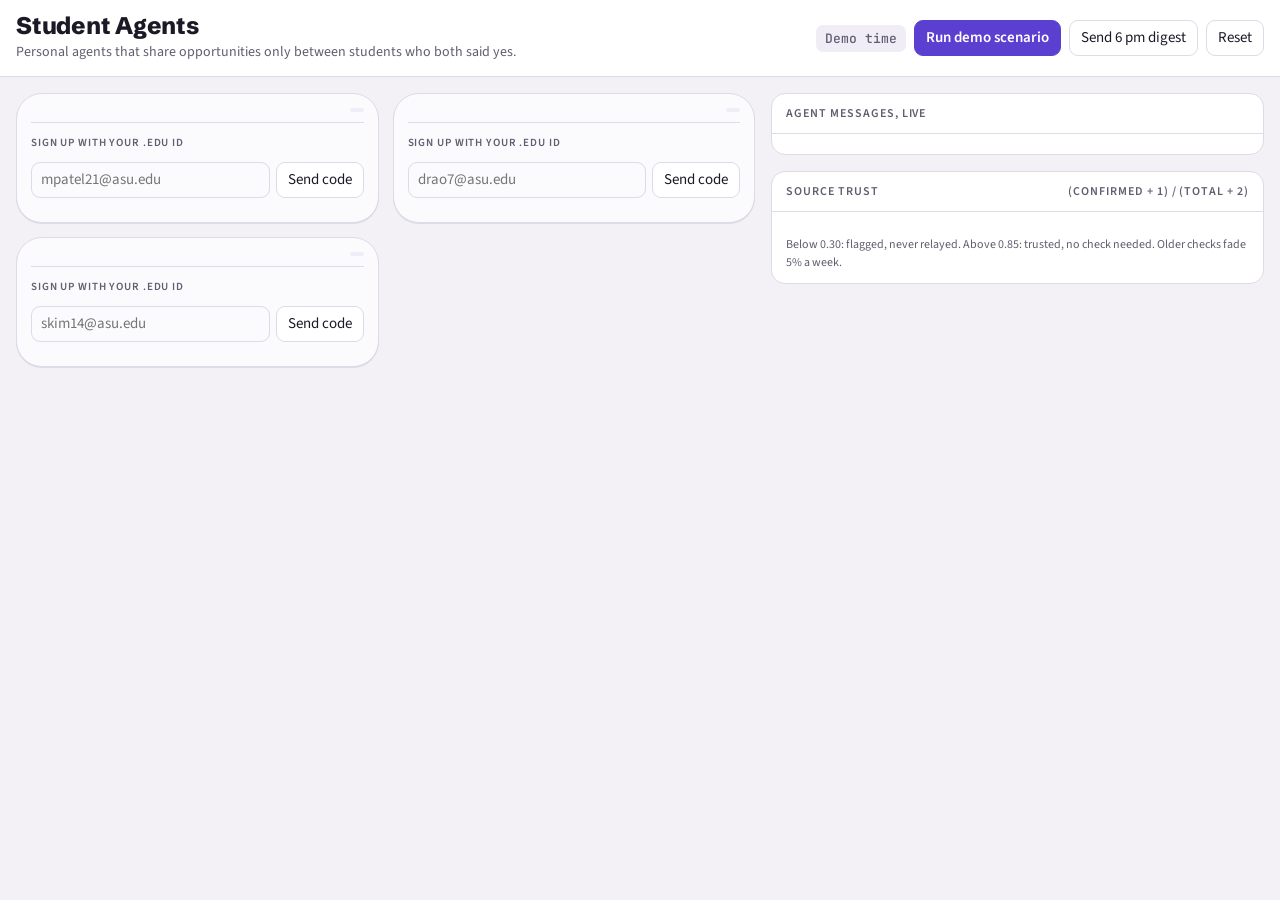
==== web/demo.html @ 641ee1ed "Real accounts: sign in with any ASU email, sessions, saved state, demo friends Co-Authored-By: Claud" ====
<!doctype html>
<html lang="en">
<head>
<meta charset="utf-8">
<meta name="viewport" content="width=device-width, initial-scale=1, viewport-fit=cover">
<title>Student Agents</title>
<link rel="preconnect" href="https://fonts.googleapis.com">
<link rel="stylesheet" href="https://fonts.googleapis.com/css2?family=Schibsted+Grotesk:wght@600;800&family=Source+Sans+3:wght@400;600&family=JetBrains+Mono:wght@400;500&display=swap">
<style>
/* Layout: control bar on top; three student phones on the left, the agents' live message log and the source
   trust panel on the right. Stacks to one column on narrow screens. */
:root {
  --bg: #f3f1f6; --panel: #ffffff; --ink: #1c1926; --muted: #625d70; --line: #dedae6;
  --accent: #5b3fd1; --accent-ink: #ffffff; --ok: #1d8556; --ok-bg: #e2f3ea; --bad: #c03a26; --bad-bg: #fbe6e2;
  --warn: #9a5b06; --warn-bg: #fbf0dc; --soft: #f0edf6; --screen: #fbfafd;
  --display: "Schibsted Grotesk", "Avenir Next", system-ui, sans-serif;
  --body: "Source Sans 3", system-ui, -apple-system, sans-serif;
  --mono: "JetBrains Mono", ui-monospace, Menlo, monospace;
  color-scheme: light;
}
@media (prefers-color-scheme: dark) { :root {
  --bg: #121118; --panel: #1b1a23; --ink: #ebe8f2; --muted: #a29db0; --line: #2d2a38;
  --accent: #8b74ff; --accent-ink: #120f1c; --ok: #4fc68d; --ok-bg: #15291f; --bad: #f07a65; --bad-bg: #2e1814;
  --warn: #f0b25a; --warn-bg: #2b2213; --soft: #23212d; --screen: #16151d; color-scheme: dark } }
* { box-sizing: border-box }
[hidden] { display: none !important }
html, body { margin: 0 }
body { background: var(--bg); color: var(--ink); font: 15px/1.45 var(--body) }
button, input, select { font: inherit; color: inherit }
button { cursor: pointer; border: 1px solid var(--line); background: var(--panel); border-radius: 9px; padding: 6px 11px }
button.primary { background: var(--accent); color: var(--accent-ink); border-color: var(--accent); font-weight: 600 }
button.danger { color: var(--bad) }
button:disabled { opacity: .5; cursor: default }
button:focus-visible, input:focus-visible, select:focus-visible { outline: 3px solid var(--accent); outline-offset: 1px }
input, select { border: 1px solid var(--line); background: var(--screen); border-radius: 9px; padding: 6px 9px; min-width: 0 }
.top { display: flex; flex-wrap: wrap; gap: 12px; align-items: center; justify-content: space-between;
  padding: 14px max(16px, env(safe-area-inset-right, 0px)) 14px max(16px, env(safe-area-inset-left, 0px));
  border-bottom: 1px solid var(--line); background: var(--panel) }
.brand h1 { font: 800 24px/1 var(--display); margin: 0; letter-spacing: -.01em }
.brand p { margin: 4px 0 0; color: var(--muted); font-size: 14px }
.controls { display: flex; gap: 8px; align-items: center; flex-wrap: wrap }
.clock { font: 500 13px var(--mono); color: var(--muted); padding: 5px 9px; background: var(--soft); border-radius: 7px }
main { display: grid; gap: 16px; padding: 16px max(16px, env(safe-area-inset-right, 0px)) 32px max(16px, env(safe-area-inset-left, 0px));
  grid-template-columns: 1fr }
@media (min-width: 1180px) { main { grid-template-columns: minmax(0, 3fr) minmax(360px, 2fr); align-items: start } }
.phones { display: grid; gap: 14px; grid-template-columns: repeat(auto-fit, minmax(260px, 1fr)); min-width: 0 }
.phone { background: var(--screen); border: 1px solid var(--line); border-radius: 26px; padding: 14px 14px 18px;
  display: flex; flex-direction: column; gap: 12px; min-width: 0; box-shadow: 0 1px 0 var(--line) }
.phone .bar > div { min-width: 0 }
.phone .bar { display: flex; justify-content: space-between; align-items: baseline; gap: 8px; border-bottom: 1px solid var(--line); padding-bottom: 10px }
.phone .who { font: 700 18px/1.1 var(--display) }
.phone .sub { color: var(--muted); font-size: 13px }
.phone h3 { font: 600 11px var(--body); text-transform: uppercase; letter-spacing: .08em; color: var(--muted); margin: 0 0 6px }
.sec { display: grid; gap: 6px; grid-template-columns: minmax(0, 1fr) }
.phone select, .phone button[data-a="squad"] { width: 100%; max-width: 100% }
.phone .row > * { min-width: 0 }
.row { display: flex; gap: 6px; align-items: center; flex-wrap: wrap }
.row input { flex: 1 }
.card { background: var(--panel); border: 1px solid var(--line); border-radius: 12px; padding: 9px 11px; display: grid; gap: 4px;
  min-width: 0; grid-template-columns: minmax(0, 1fr); overflow-wrap: anywhere }
.card b { font-weight: 600 }
.card .meta { color: var(--muted); font-size: 13px }
.card.hl { border-color: var(--accent) }
.chip { display: inline-block; font: 500 11px var(--mono); padding: 2px 7px; border-radius: 999px; background: var(--soft); color: var(--muted) }
.chip.ok { background: var(--ok-bg); color: var(--ok) } .chip.bad { background: var(--bad-bg); color: var(--bad) }
.chip.warn { background: var(--warn-bg); color: var(--warn) }
.toggle { display: flex; align-items: center; justify-content: space-between; gap: 8px; font-size: 13px }
.toggle input { width: 16px; height: 16px; accent-color: var(--accent) }
.note { font-size: 13px; color: var(--muted) }
.note.warn { color: var(--warn) }
.msg { font-size: 13px; padding: 6px 9px; border-radius: 8px; background: var(--soft) }
.empty { color: var(--muted); font-size: 13px; font-style: italic }
.link { background: none; border: 0; padding: 0; color: var(--accent); font-size: 13px; text-decoration: underline; text-underline-offset: 2px }
.side { display: grid; gap: 16px; min-width: 0 }
.panel { background: var(--panel); border: 1px solid var(--line); border-radius: 14px; min-width: 0 }
.panel h2 { font: 600 12px var(--body); text-transform: uppercase; letter-spacing: .08em; color: var(--muted); margin: 0;
  padding: 11px 14px; border-bottom: 1px solid var(--line); display: flex; justify-content: space-between }
.log { list-style: none; margin: 0; padding: 8px 10px 12px; max-height: 62vh; overflow-y: auto; display: grid; gap: 3px; font-size: 13px }
.log li { display: grid; grid-template-columns: 74px minmax(0, 1fr); gap: 8px; padding: 4px 6px; border-radius: 7px; align-items: start }
.log li .t { font: 11px var(--mono); color: var(--muted); padding-top: 2px; overflow-wrap: anywhere }
.log li.step { margin-top: 8px; background: var(--soft); font-weight: 600 }
.log li.event { color: var(--muted) }
.log li.rejected { background: var(--bad-bg) }
.log li.message { cursor: pointer } .log li.message:hover { background: var(--soft) }
.log .mtype { font: 500 12px var(--mono) }
.trust { padding: 10px 14px 14px; display: grid; gap: 10px }
.tr { display: grid; gap: 4px }
.tr .head { display: flex; justify-content: space-between; gap: 8px; font-size: 14px }
.tr .num { font: 500 13px var(--mono); font-variant-numeric: tabular-nums }
.meter { position: relative; height: 8px; background: var(--soft); border-radius: 999px; overflow: hidden }
.meter i { position: absolute; inset: 0 auto 0 0; background: var(--accent); border-radius: 999px; transition: width .6s ease }
.meter.flagged i { background: var(--bad) } .meter.trusted i { background: var(--ok) }
.meter .tick { position: absolute; top: 0; bottom: 0; width: 1px; background: var(--muted); opacity: .5 }
.legend { font-size: 12px; color: var(--muted) }
dialog { border: 1px solid var(--line); border-radius: 16px; background: var(--panel); color: var(--ink); padding: 0; width: min(560px, calc(100vw - 32px)) }
dialog::backdrop { background: rgba(10, 8, 20, .45) }
dialog .in { padding: 16px 18px; display: grid; gap: 10px }
dialog h4 { margin: 0; font: 700 18px var(--display) }
dialog pre { margin: 0; font: 12px/1.5 var(--mono); background: var(--soft); border-radius: 9px; padding: 10px; overflow-x: auto; white-space: pre-wrap; overflow-wrap: anywhere }
@media (prefers-reduced-motion: reduce) { .meter i { transition: none } }
</style>
</head>
<body>
<header class="top">
  <div class="brand">
    <h1>Student Agents</h1>
    <p>Personal agents that share opportunities only between students who both said yes.</p>
  </div>
  <div class="controls">
    <span class="clock" id="clock">Demo time</span>
    <button class="primary" id="run" type="button">Run demo scenario</button>
    <button id="digest" type="button">Send 6 pm digest</button>
    <button id="reset" type="button">Reset</button>
  </div>
</header>

<main>
  <section class="phones" id="phones" aria-label="Student phones"></section>
  <aside class="side">
    <section class="panel">
      <h2><span>Agent messages, live</span><span id="count"></span></h2>
      <ul class="log" id="log" aria-live="polite"></ul>
    </section>
    <section class="panel">
      <h2><span>Source trust</span><span>(confirmed + 1) / (total + 2)</span></h2>
      <div class="trust" id="trust"></div>
      <p class="legend" style="padding:0 14px 12px;margin:0">Below 0.30: flagged, never relayed. Above 0.85: trusted, no check needed. Older checks fade 5% a week.</p>
    </section>
  </aside>
</main>

<dialog id="drawer"><div class="in">
  <h4 id="dTitle">What was shared</h4>
  <div id="dBody"></div>
  <div class="row"><button type="button" id="dClose">Close</button></div>
</div></dialog>

<script>
const PHONES = ["mpatel21@asu.edu", "drao7@asu.edu", "skim14@asu.edu"];
const NEVER = {
  OPPORTUNITY_RELAY: "the sender's profile, why it didn't fit them, who else got it",
  VERIFY_REQUEST: "anything about either student: only the listing's own fields",
  VERIFY_RESULT: "the verifier's profile",
  AVAILABILITY_QUERY: "the asker's schedule",
  AVAILABILITY_REPLY: "the schedule, the exact location, why they're busy",
  PLAN_INVITE: "other invitees' answers or locations",
  PLAN_REPLY: "the reason for the answer",
  PLAN_UPDATE: "other riders' pickup spots",
};
let S = null, names = {}, forms = {};
const $ = id => document.getElementById(id);
const esc = t => String(t ?? "").replace(/[&<>"']/g, c => ({ "&": "&amp;", "<": "&lt;", ">": "&gt;", '"': "&quot;", "'": "&#39;" }[c]));
const first = e => names[e] || String(e || "").split("@")[0];
async function api(path, body) {
  const r = await fetch("/demo" + path, { method: body ? "POST" : "GET", headers: { "Content-Type": "application/json" }, body: body ? JSON.stringify(body) : undefined });
  const j = await r.json().catch(() => ({}));
  if (!r.ok) throw new Error(j.detail || "Something went wrong");
  return j;
}

function showShared(title, fields, type) {
  $("dTitle").textContent = title;
  const blocked = fields && fields.blocked;
  $("dBody").innerHTML = `<p class="note">${blocked ? "The bus blocked this message. Nothing crossed between the agents." : "Exactly these fields crossed between the two agents:"}</p>
    <pre>${esc(JSON.stringify(fields, null, 2))}</pre>
    ${NEVER[type] ? `<p class="note"><b>Never shared:</b> ${esc(NEVER[type])}.</p>` : ""}`;
  $("drawer").showModal();
}
$("dClose").onclick = () => $("drawer").close();

function phoneShell(email) {
  const el = document.createElement("article");
  el.className = "phone";
  el.innerHTML = `
    <div class="bar"><div><div class="who" data-k="who"></div><div class="sub" data-k="sub"></div></div><span class="chip" data-k="badge"></span></div>
    <div class="sec" data-k="onboard">
      <h3>Sign up with your .edu ID</h3>
      <div class="row"><input data-k="id" aria-label=".edu ID" placeholder="${email}"><button type="button" data-a="code">Send code</button></div>
      <div class="msg" data-k="mail" hidden></div>
      <div class="row" data-k="coderow" hidden><input data-k="code" inputmode="numeric" aria-label="6 digit code" placeholder="6 digit code"><button class="primary" type="button" data-a="verify">Verify</button></div>
      <div class="note warn" data-k="err"></div>
    </div>
    <div class="sec" data-k="app" hidden>
      <div class="sec"><h3>Requests</h3><div data-k="requests"></div></div>
      <div class="sec"><h3>Connect</h3>
        <div class="row"><input data-k="target" aria-label="Their .edu ID" placeholder="their asurite"><button type="button" data-a="connect">Send</button></div>
        <div class="msg" data-k="cmsg" hidden></div><div data-k="outgoing"></div></div>
      <div class="sec"><h3>Connections</h3><div data-k="friends"></div></div>
      <div class="sec"><h3>For you</h3><div data-k="feed"></div></div>
      <div class="sec"><h3>Plans</h3><div data-k="plans"></div></div>
      <div class="sec"><h3>Your agent</h3><div data-k="activity"></div>
        <div class="row"><select data-k="pick" aria-label="Listing to find"></select><button type="button" data-a="find">Find</button></div>
        <button type="button" data-a="squad">Plan a squad for the free Diwali dinner</button></div>
    </div>`;
  const q = k => el.querySelector(`[data-k="${k}"]`);
  el.addEventListener("click", async ev => {
    const b = ev.target.closest("button"); if (!b) return;
    const a = b.dataset.a, d = b.dataset;
    try {
      if (a === "code") { await api("/api/signup", { email: q("id").value || email }); q("err").textContent = "" }
      if (a === "verify") { await api("/api/verify", { email: q("id").value || email, code: q("code").value }); q("err").textContent = "" }
      if (a === "connect") { const r = await api("/api/connect", { user: email, target: q("target").value }); q("cmsg").textContent = r.message; q("cmsg").hidden = false; q("target").value = "" }
      if (a === "accept" || a === "deny") await api("/api/" + a, { user: email, other: d.o });
      if (a === "remove" || a === "block") await api("/api/" + a, { user: email, other: d.o });
      if (a === "find") await api("/api/find", { user: email, listing: q("pick").value });
      if (a === "squad") await api("/api/squad", { user: email });
      if (a === "yes" || a === "no") await api("/api/plan/answer", { user: email, plan_id: d.p, accept: a === "yes" });
      if (a === "confirm") await api("/api/plan/confirm", { user: email, plan_id: d.p });
      if (a === "shared") { const it = JSON.parse(d.j); showShared(it.t, it.f, it.ty) }
    } catch (e) { q("err").textContent = e.message; if (!q("onboard").hidden) {} else alertBox(el, e.message) }
    refresh();
  });
  el.addEventListener("change", async ev => {
    const t = ev.target; if (!t.dataset.perm) return;
    try { await api("/api/perm", { user: email, other: t.dataset.o, perm: t.dataset.perm, value: t.checked }) } catch (e) { alertBox(el, e.message) }
    refresh();
  });
  forms[email] = { el, q };
  return el;
}
function alertBox(el, text) { const n = el.querySelector('[data-k="activity"]'); n.insertAdjacentHTML("afterbegin", `<p class="note warn">${esc(text)}</p>`) }

function sharedBtn(title, fields, type) {
  return `<button class="link" type="button" data-a="shared" data-j='${esc(JSON.stringify({ t: title, f: fields, ty: type }))}'>What was shared</button>`;
}

function renderPhone(p) {
  const { q } = forms[p.email];
  q("onboard").hidden = p.verified; q("app").hidden = !p.verified;
  q("who").textContent = p.verified ? p.name : "New student";
  q("sub").textContent = p.verified ? `${p.major}, ${p.year}` : p.email;
  q("badge").textContent = p.verified ? "verified .edu" : "not verified";
  q("badge").className = "chip " + (p.verified ? "ok" : "warn");
  if (!p.verified) {
    q("mail").hidden = q("coderow").hidden = !p.code_sent;
    q("mail").textContent = p.code_sent ? `Mock email: your code is ${p.mock_code}` : "";
    return;
  }
  q("requests").innerHTML = p.requests.map(r => `<div class="card hl"><b>${esc(r.name)}</b><span class="meta">${esc(r.major)}, ${esc(r.year)} · verified name</span>
      <div class="row"><button class="primary" type="button" data-a="accept" data-o="${esc(r.from)}">Accept</button><button type="button" data-a="deny" data-o="${esc(r.from)}">Deny</button></div></div>`).join("")
    || `<p class="empty">No requests</p>`;
  q("outgoing").innerHTML = p.outgoing.map(o => `<p class="note">${esc(o.to)} · <span class="chip">${esc(o.status)}</span></p>`).join("");
  const label = { receive_relay: "Receive relayed opportunities", share_freebusy: "Share free/busy for Squad", share_distance: "Share rough distance" };
  q("friends").innerHTML = p.friends.map(f => `<div class="card"><div class="row" style="justify-content:space-between"><b>${esc(f.name)}</b><span class="meta">${esc(f.major)}</span></div>
      ${Object.entries(f.perms).map(([k, v]) => `<label class="toggle">${label[k]}<input type="checkbox" data-perm="${k}" data-o="${esc(f.email)}" ${v ? "checked" : ""}></label>`).join("")}
      <div class="row"><button class="danger" type="button" data-a="remove" data-o="${esc(f.email)}">Remove</button><button class="danger" type="button" data-a="block" data-o="${esc(f.email)}">Block</button></div></div>`).join("")
    || `<p class="empty">No connections yet</p>`;
  q("feed").innerHTML = p.feed.map(it => `<div class="card ${it.urgent ? "hl" : ""}"><b>${esc(it.title)}</b>
      <span class="meta">${esc(it.org)}${it.pay ? ` · $${esc(it.pay)}` : ""}</span>
      <span>${esc(it.line)}</span>
      <span class="meta">${it.verified ? '<span class="chip ok">verified by 2 agents</span> ' : ""}<span class="chip">${esc(it.fit_source)}</span> ${esc(it.why)}</span>
      ${it.msg_id ? sharedBtn("Relayed opportunity", it.shared, "OPPORTUNITY_RELAY") : ""}</div>`).join("")
    || `<p class="empty">Nothing yet</p>`;
  q("plans").innerHTML = p.plans.map(pl => {
    const host = pl.host === p.email;
    const st = pl.state;
    const chip = st === "confirmed" ? "ok" : st === "cancelled" || st === "rejected" ? "bad" : "warn";
    return `<div class="card"><div class="row" style="justify-content:space-between"><b>${esc(pl.title)}</b><span class="chip ${chip}">${esc(st)}</span></div>
      <span class="meta">${host ? `You're hosting · ${esc(pl.transport)} · ${pl.accepted.length} accepted` : `${esc(pl.host_name)}'s plan · you're a ${esc(pl.role)}`} · ${esc(pl.starts_label)}</span>
      ${pl.meet ? `<span><b>${esc(pl.meet)}</b></span>` : ""}
      ${!host && st === "invited" ? `<div class="row"><button class="primary" type="button" data-a="yes" data-p="${esc(pl.id)}">Accept</button><button type="button" data-a="no" data-p="${esc(pl.id)}">Decline</button></div>` : ""}
      ${host && st === "proposed" ? `<div class="row"><button class="primary" type="button" data-a="confirm" data-p="${esc(pl.id)}">Confirm plan</button></div>` : ""}
      ${!host && pl.shared ? sharedBtn("Plan message", pl.shared, "PLAN_UPDATE") : ""}</div>`;
  }).join("") || `<p class="empty">No plans</p>`;
  q("activity").innerHTML = p.activity.slice(0, 4).map(a => `<p class="note ${a.kind === "warn" ? "warn" : ""}">${esc(a.text)}</p>`).join("");
  const pick = q("pick");
  if (!pick.options.length) pick.innerHTML = S.listings.map(l => `<option value="${esc(l.key)}">${esc(l.title)} (${esc(l.source)})</option>`).join("");
}

function renderLog() {
  const rows = S.log;
  $("count").textContent = `${rows.filter(r => r.kind === "message").length} messages`;
  const atBottom = $("log").scrollTop + $("log").clientHeight >= $("log").scrollHeight - 30;
  $("log").innerHTML = rows.map(r => {
    if (r.kind === "event") return `<li class="${r.event === "step" ? "step" : "event"}"><span class="t">${r.event === "step" ? "step" : esc(r.event)}</span><span>${esc(r.text)}</span></li>`;
    const ok = r.result === "delivered";
    return `<li class="message ${ok ? "" : "rejected"}" data-n="${r.n}"><span class="t">${ok ? "✔ sent" : "✘ blocked"}</span>
      <span><span class="mtype">${esc(r.type)}</span> ${esc(first(r.sender))} → ${esc(first(r.recipient))}${ok ? "" : ` · <b>${esc(r.reason)}</b>`}</span></li>`;
  }).join("") || `<li class="event"><span class="t">ready</span><span>Press "Run demo scenario", or sign up on a phone.</span></li>`;
  if (atBottom) $("log").scrollTop = $("log").scrollHeight;
}
$("log").addEventListener("click", ev => {
  const li = ev.target.closest("li.message"); if (!li) return;
  const r = S.log.find(x => x.n == li.dataset.n);
  showShared(`${r.type}: ${first(r.sender)} → ${first(r.recipient)}`, r.result === "delivered" ? r.fields : { blocked: r.reason, delivered_fields: "none" }, r.type);
});

function renderTrust() {
  $("trust").innerHTML = S.trust.map(t => `<div class="tr"><div class="head"><span>${esc(t.source)}</span>
    <span><span class="chip ${t.label === "flagged" ? "bad" : t.label === "trusted" ? "ok" : ""}">${esc(t.label)}</span> <span class="num">${t.score.toFixed(2)}</span></span></div>
    <div class="meter ${t.label}"><i style="width:${(t.score * 100).toFixed(1)}%"></i><span class="tick" style="left:30%"></span><span class="tick" style="left:85%"></span></div></div>`).join("");
}

async function refresh() {
  S = await api("/api/state");
  names = S.names;
  $("clock").textContent = "Demo time: " + S.clock;
  $("run").disabled = S.running;
  $("run").textContent = S.running ? "Running…" : "Run demo scenario";
  S.phones.forEach(renderPhone);
  renderLog(); renderTrust();
}
let timer = null;
const soon = () => { clearTimeout(timer); timer = setTimeout(refresh, 120) };

PHONES.forEach(e => $("phones").appendChild(phoneShell(e)));
$("run").onclick = async () => { await api("/api/demo", {}); soon() };
$("reset").onclick = async () => { await api("/api/reset", {}); Object.values(forms).forEach(f => { f.q("pick").innerHTML = ""; f.q("cmsg").hidden = true; f.q("code").value = "" }); refresh() };
$("digest").onclick = async () => { await api("/api/digest", {}); refresh() };

function connect() {
  const ws = new WebSocket((location.protocol === "https:" ? "wss://" : "ws://") + location.host + "/demo/ws");
  ws.onmessage = soon;
  ws.onclose = () => setTimeout(connect, 1500);
}
setInterval(() => { if (S && S.running) refresh() }, 1500);   // backup in case the websocket can't connect
connect();
refresh();
</script>
</body>
</html>
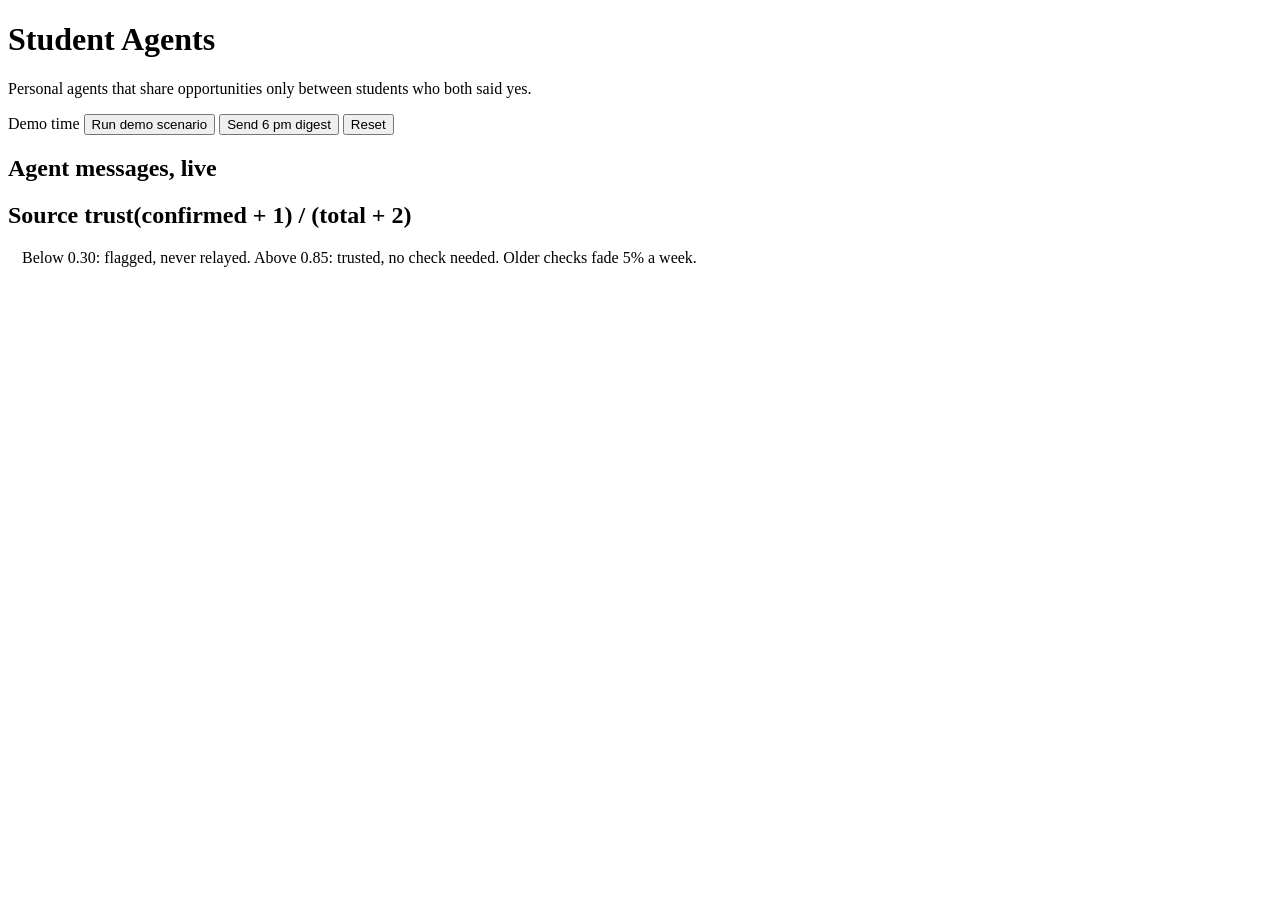
==== commit ab54991f: "Move page scripts and styles into their own files" ====
--- a/web/demo.html
+++ b/web/demo.html
@@ -6,99 +6,7 @@
 <title>Student Agents</title>
 <link rel="preconnect" href="https://fonts.googleapis.com">
 <link rel="stylesheet" href="https://fonts.googleapis.com/css2?family=Schibsted+Grotesk:wght@600;800&family=Source+Sans+3:wght@400;600&family=JetBrains+Mono:wght@400;500&display=swap">
-<style>
-/* Layout: control bar on top; three student phones on the left, the agents' live message log and the source
-   trust panel on the right. Stacks to one column on narrow screens. */
-:root {
-  --bg: #f3f1f6; --panel: #ffffff; --ink: #1c1926; --muted: #625d70; --line: #dedae6;
-  --accent: #5b3fd1; --accent-ink: #ffffff; --ok: #1d8556; --ok-bg: #e2f3ea; --bad: #c03a26; --bad-bg: #fbe6e2;
-  --warn: #9a5b06; --warn-bg: #fbf0dc; --soft: #f0edf6; --screen: #fbfafd;
-  --display: "Schibsted Grotesk", "Avenir Next", system-ui, sans-serif;
-  --body: "Source Sans 3", system-ui, -apple-system, sans-serif;
-  --mono: "JetBrains Mono", ui-monospace, Menlo, monospace;
-  color-scheme: light;
-}
-@media (prefers-color-scheme: dark) { :root {
-  --bg: #121118; --panel: #1b1a23; --ink: #ebe8f2; --muted: #a29db0; --line: #2d2a38;
-  --accent: #8b74ff; --accent-ink: #120f1c; --ok: #4fc68d; --ok-bg: #15291f; --bad: #f07a65; --bad-bg: #2e1814;
-  --warn: #f0b25a; --warn-bg: #2b2213; --soft: #23212d; --screen: #16151d; color-scheme: dark } }
-* { box-sizing: border-box }
-[hidden] { display: none !important }
-html, body { margin: 0 }
-body { background: var(--bg); color: var(--ink); font: 15px/1.45 var(--body) }
-button, input, select { font: inherit; color: inherit }
-button { cursor: pointer; border: 1px solid var(--line); background: var(--panel); border-radius: 9px; padding: 6px 11px }
-button.primary { background: var(--accent); color: var(--accent-ink); border-color: var(--accent); font-weight: 600 }
-button.danger { color: var(--bad) }
-button:disabled { opacity: .5; cursor: default }
-button:focus-visible, input:focus-visible, select:focus-visible { outline: 3px solid var(--accent); outline-offset: 1px }
-input, select { border: 1px solid var(--line); background: var(--screen); border-radius: 9px; padding: 6px 9px; min-width: 0 }
-.top { display: flex; flex-wrap: wrap; gap: 12px; align-items: center; justify-content: space-between;
-  padding: 14px max(16px, env(safe-area-inset-right, 0px)) 14px max(16px, env(safe-area-inset-left, 0px));
-  border-bottom: 1px solid var(--line); background: var(--panel) }
-.brand h1 { font: 800 24px/1 var(--display); margin: 0; letter-spacing: -.01em }
-.brand p { margin: 4px 0 0; color: var(--muted); font-size: 14px }
-.controls { display: flex; gap: 8px; align-items: center; flex-wrap: wrap }
-.clock { font: 500 13px var(--mono); color: var(--muted); padding: 5px 9px; background: var(--soft); border-radius: 7px }
-main { display: grid; gap: 16px; padding: 16px max(16px, env(safe-area-inset-right, 0px)) 32px max(16px, env(safe-area-inset-left, 0px));
-  grid-template-columns: 1fr }
-@media (min-width: 1180px) { main { grid-template-columns: minmax(0, 3fr) minmax(360px, 2fr); align-items: start } }
-.phones { display: grid; gap: 14px; grid-template-columns: repeat(auto-fit, minmax(260px, 1fr)); min-width: 0 }
-.phone { background: var(--screen); border: 1px solid var(--line); border-radius: 26px; padding: 14px 14px 18px;
-  display: flex; flex-direction: column; gap: 12px; min-width: 0; box-shadow: 0 1px 0 var(--line) }
-.phone .bar > div { min-width: 0 }
-.phone .bar { display: flex; justify-content: space-between; align-items: baseline; gap: 8px; border-bottom: 1px solid var(--line); padding-bottom: 10px }
-.phone .who { font: 700 18px/1.1 var(--display) }
-.phone .sub { color: var(--muted); font-size: 13px }
-.phone h3 { font: 600 11px var(--body); text-transform: uppercase; letter-spacing: .08em; color: var(--muted); margin: 0 0 6px }
-.sec { display: grid; gap: 6px; grid-template-columns: minmax(0, 1fr) }
-.phone select, .phone button[data-a="squad"] { width: 100%; max-width: 100% }
-.phone .row > * { min-width: 0 }
-.row { display: flex; gap: 6px; align-items: center; flex-wrap: wrap }
-.row input { flex: 1 }
-.card { background: var(--panel); border: 1px solid var(--line); border-radius: 12px; padding: 9px 11px; display: grid; gap: 4px;
-  min-width: 0; grid-template-columns: minmax(0, 1fr); overflow-wrap: anywhere }
-.card b { font-weight: 600 }
-.card .meta { color: var(--muted); font-size: 13px }
-.card.hl { border-color: var(--accent) }
-.chip { display: inline-block; font: 500 11px var(--mono); padding: 2px 7px; border-radius: 999px; background: var(--soft); color: var(--muted) }
-.chip.ok { background: var(--ok-bg); color: var(--ok) } .chip.bad { background: var(--bad-bg); color: var(--bad) }
-.chip.warn { background: var(--warn-bg); color: var(--warn) }
-.toggle { display: flex; align-items: center; justify-content: space-between; gap: 8px; font-size: 13px }
-.toggle input { width: 16px; height: 16px; accent-color: var(--accent) }
-.note { font-size: 13px; color: var(--muted) }
-.note.warn { color: var(--warn) }
-.msg { font-size: 13px; padding: 6px 9px; border-radius: 8px; background: var(--soft) }
-.empty { color: var(--muted); font-size: 13px; font-style: italic }
-.link { background: none; border: 0; padding: 0; color: var(--accent); font-size: 13px; text-decoration: underline; text-underline-offset: 2px }
-.side { display: grid; gap: 16px; min-width: 0 }
-.panel { background: var(--panel); border: 1px solid var(--line); border-radius: 14px; min-width: 0 }
-.panel h2 { font: 600 12px var(--body); text-transform: uppercase; letter-spacing: .08em; color: var(--muted); margin: 0;
-  padding: 11px 14px; border-bottom: 1px solid var(--line); display: flex; justify-content: space-between }
-.log { list-style: none; margin: 0; padding: 8px 10px 12px; max-height: 62vh; overflow-y: auto; display: grid; gap: 3px; font-size: 13px }
-.log li { display: grid; grid-template-columns: 74px minmax(0, 1fr); gap: 8px; padding: 4px 6px; border-radius: 7px; align-items: start }
-.log li .t { font: 11px var(--mono); color: var(--muted); padding-top: 2px; overflow-wrap: anywhere }
-.log li.step { margin-top: 8px; background: var(--soft); font-weight: 600 }
-.log li.event { color: var(--muted) }
-.log li.rejected { background: var(--bad-bg) }
-.log li.message { cursor: pointer } .log li.message:hover { background: var(--soft) }
-.log .mtype { font: 500 12px var(--mono) }
-.trust { padding: 10px 14px 14px; display: grid; gap: 10px }
-.tr { display: grid; gap: 4px }
-.tr .head { display: flex; justify-content: space-between; gap: 8px; font-size: 14px }
-.tr .num { font: 500 13px var(--mono); font-variant-numeric: tabular-nums }
-.meter { position: relative; height: 8px; background: var(--soft); border-radius: 999px; overflow: hidden }
-.meter i { position: absolute; inset: 0 auto 0 0; background: var(--accent); border-radius: 999px; transition: width .6s ease }
-.meter.flagged i { background: var(--bad) } .meter.trusted i { background: var(--ok) }
-.meter .tick { position: absolute; top: 0; bottom: 0; width: 1px; background: var(--muted); opacity: .5 }
-.legend { font-size: 12px; color: var(--muted) }
-dialog { border: 1px solid var(--line); border-radius: 16px; background: var(--panel); color: var(--ink); padding: 0; width: min(560px, calc(100vw - 32px)) }
-dialog::backdrop { background: rgba(10, 8, 20, .45) }
-dialog .in { padding: 16px 18px; display: grid; gap: 10px }
-dialog h4 { margin: 0; font: 700 18px var(--display) }
-dialog pre { margin: 0; font: 12px/1.5 var(--mono); background: var(--soft); border-radius: 9px; padding: 10px; overflow-x: auto; white-space: pre-wrap; overflow-wrap: anywhere }
-@media (prefers-reduced-motion: reduce) { .meter i { transition: none } }
-</style>
+<link rel="stylesheet" href="/static/demo.css">
 </head>
 <body>
 <header class="top">
@@ -135,187 +43,6 @@
   <div class="row"><button type="button" id="dClose">Close</button></div>
 </div></dialog>
 
-<script>
-const PHONES = ["mpatel21@asu.edu", "drao7@asu.edu", "skim14@asu.edu"];
-const NEVER = {
-  OPPORTUNITY_RELAY: "the sender's profile, why it didn't fit them, who else got it",
-  VERIFY_REQUEST: "anything about either student: only the listing's own fields",
-  VERIFY_RESULT: "the verifier's profile",
-  AVAILABILITY_QUERY: "the asker's schedule",
-  AVAILABILITY_REPLY: "the schedule, the exact location, why they're busy",
-  PLAN_INVITE: "other invitees' answers or locations",
-  PLAN_REPLY: "the reason for the answer",
-  PLAN_UPDATE: "other riders' pickup spots",
-};
-let S = null, names = {}, forms = {};
-const $ = id => document.getElementById(id);
-const esc = t => String(t ?? "").replace(/[&<>"']/g, c => ({ "&": "&amp;", "<": "&lt;", ">": "&gt;", '"': "&quot;", "'": "&#39;" }[c]));
-const first = e => names[e] || String(e || "").split("@")[0];
-async function api(path, body) {
-  const r = await fetch("/demo" + path, { method: body ? "POST" : "GET", headers: { "Content-Type": "application/json" }, body: body ? JSON.stringify(body) : undefined });
-  const j = await r.json().catch(() => ({}));
-  if (!r.ok) throw new Error(j.detail || "Something went wrong");
-  return j;
-}
-
-function showShared(title, fields, type) {
-  $("dTitle").textContent = title;
-  const blocked = fields && fields.blocked;
-  $("dBody").innerHTML = `<p class="note">${blocked ? "The bus blocked this message. Nothing crossed between the agents." : "Exactly these fields crossed between the two agents:"}</p>
-    <pre>${esc(JSON.stringify(fields, null, 2))}</pre>
-    ${NEVER[type] ? `<p class="note"><b>Never shared:</b> ${esc(NEVER[type])}.</p>` : ""}`;
-  $("drawer").showModal();
-}
-$("dClose").onclick = () => $("drawer").close();
-
-function phoneShell(email) {
-  const el = document.createElement("article");
-  el.className = "phone";
-  el.innerHTML = `
-    <div class="bar"><div><div class="who" data-k="who"></div><div class="sub" data-k="sub"></div></div><span class="chip" data-k="badge"></span></div>
-    <div class="sec" data-k="onboard">
-      <h3>Sign up with your .edu ID</h3>
-      <div class="row"><input data-k="id" aria-label=".edu ID" placeholder="${email}"><button type="button" data-a="code">Send code</button></div>
-      <div class="msg" data-k="mail" hidden></div>
-      <div class="row" data-k="coderow" hidden><input data-k="code" inputmode="numeric" aria-label="6 digit code" placeholder="6 digit code"><button class="primary" type="button" data-a="verify">Verify</button></div>
-      <div class="note warn" data-k="err"></div>
-    </div>
-    <div class="sec" data-k="app" hidden>
-      <div class="sec"><h3>Requests</h3><div data-k="requests"></div></div>
-      <div class="sec"><h3>Connect</h3>
-        <div class="row"><input data-k="target" aria-label="Their .edu ID" placeholder="their asurite"><button type="button" data-a="connect">Send</button></div>
-        <div class="msg" data-k="cmsg" hidden></div><div data-k="outgoing"></div></div>
-      <div class="sec"><h3>Connections</h3><div data-k="friends"></div></div>
-      <div class="sec"><h3>For you</h3><div data-k="feed"></div></div>
-      <div class="sec"><h3>Plans</h3><div data-k="plans"></div></div>
-      <div class="sec"><h3>Your agent</h3><div data-k="activity"></div>
-        <div class="row"><select data-k="pick" aria-label="Listing to find"></select><button type="button" data-a="find">Find</button></div>
-        <button type="button" data-a="squad">Plan a squad for the free Diwali dinner</button></div>
-    </div>`;
-  const q = k => el.querySelector(`[data-k="${k}"]`);
-  el.addEventListener("click", async ev => {
-    const b = ev.target.closest("button"); if (!b) return;
-    const a = b.dataset.a, d = b.dataset;
-    try {
-      if (a === "code") { await api("/api/signup", { email: q("id").value || email }); q("err").textContent = "" }
-      if (a === "verify") { await api("/api/verify", { email: q("id").value || email, code: q("code").value }); q("err").textContent = "" }
-      if (a === "connect") { const r = await api("/api/connect", { user: email, target: q("target").value }); q("cmsg").textContent = r.message; q("cmsg").hidden = false; q("target").value = "" }
-      if (a === "accept" || a === "deny") await api("/api/" + a, { user: email, other: d.o });
-      if (a === "remove" || a === "block") await api("/api/" + a, { user: email, other: d.o });
-      if (a === "find") await api("/api/find", { user: email, listing: q("pick").value });
-      if (a === "squad") await api("/api/squad", { user: email });
-      if (a === "yes" || a === "no") await api("/api/plan/answer", { user: email, plan_id: d.p, accept: a === "yes" });
-      if (a === "confirm") await api("/api/plan/confirm", { user: email, plan_id: d.p });
-      if (a === "shared") { const it = JSON.parse(d.j); showShared(it.t, it.f, it.ty) }
-    } catch (e) { q("err").textContent = e.message; if (!q("onboard").hidden) {} else alertBox(el, e.message) }
-    refresh();
-  });
-  el.addEventListener("change", async ev => {
-    const t = ev.target; if (!t.dataset.perm) return;
-    try { await api("/api/perm", { user: email, other: t.dataset.o, perm: t.dataset.perm, value: t.checked }) } catch (e) { alertBox(el, e.message) }
-    refresh();
-  });
-  forms[email] = { el, q };
-  return el;
-}
-function alertBox(el, text) { const n = el.querySelector('[data-k="activity"]'); n.insertAdjacentHTML("afterbegin", `<p class="note warn">${esc(text)}</p>`) }
-
-function sharedBtn(title, fields, type) {
-  return `<button class="link" type="button" data-a="shared" data-j='${esc(JSON.stringify({ t: title, f: fields, ty: type }))}'>What was shared</button>`;
-}
-
-function renderPhone(p) {
-  const { q } = forms[p.email];
-  q("onboard").hidden = p.verified; q("app").hidden = !p.verified;
-  q("who").textContent = p.verified ? p.name : "New student";
-  q("sub").textContent = p.verified ? `${p.major}, ${p.year}` : p.email;
-  q("badge").textContent = p.verified ? "verified .edu" : "not verified";
-  q("badge").className = "chip " + (p.verified ? "ok" : "warn");
-  if (!p.verified) {
-    q("mail").hidden = q("coderow").hidden = !p.code_sent;
-    q("mail").textContent = p.code_sent ? `Mock email: your code is ${p.mock_code}` : "";
-    return;
-  }
-  q("requests").innerHTML = p.requests.map(r => `<div class="card hl"><b>${esc(r.name)}</b><span class="meta">${esc(r.major)}, ${esc(r.year)} · verified name</span>
-      <div class="row"><button class="primary" type="button" data-a="accept" data-o="${esc(r.from)}">Accept</button><button type="button" data-a="deny" data-o="${esc(r.from)}">Deny</button></div></div>`).join("")
-    || `<p class="empty">No requests</p>`;
-  q("outgoing").innerHTML = p.outgoing.map(o => `<p class="note">${esc(o.to)} · <span class="chip">${esc(o.status)}</span></p>`).join("");
-  const label = { receive_relay: "Receive relayed opportunities", share_freebusy: "Share free/busy for Squad", share_distance: "Share rough distance" };
-  q("friends").innerHTML = p.friends.map(f => `<div class="card"><div class="row" style="justify-content:space-between"><b>${esc(f.name)}</b><span class="meta">${esc(f.major)}</span></div>
-      ${Object.entries(f.perms).map(([k, v]) => `<label class="toggle">${label[k]}<input type="checkbox" data-perm="${k}" data-o="${esc(f.email)}" ${v ? "checked" : ""}></label>`).join("")}
-      <div class="row"><button class="danger" type="button" data-a="remove" data-o="${esc(f.email)}">Remove</button><button class="danger" type="button" data-a="block" data-o="${esc(f.email)}">Block</button></div></div>`).join("")
-    || `<p class="empty">No connections yet</p>`;
-  q("feed").innerHTML = p.feed.map(it => `<div class="card ${it.urgent ? "hl" : ""}"><b>${esc(it.title)}</b>
-      <span class="meta">${esc(it.org)}${it.pay ? ` · $${esc(it.pay)}` : ""}</span>
-      <span>${esc(it.line)}</span>
-      <span class="meta">${it.verified ? '<span class="chip ok">verified by 2 agents</span> ' : ""}<span class="chip">${esc(it.fit_source)}</span> ${esc(it.why)}</span>
-      ${it.msg_id ? sharedBtn("Relayed opportunity", it.shared, "OPPORTUNITY_RELAY") : ""}</div>`).join("")
-    || `<p class="empty">Nothing yet</p>`;
-  q("plans").innerHTML = p.plans.map(pl => {
-    const host = pl.host === p.email;
-    const st = pl.state;
-    const chip = st === "confirmed" ? "ok" : st === "cancelled" || st === "rejected" ? "bad" : "warn";
-    return `<div class="card"><div class="row" style="justify-content:space-between"><b>${esc(pl.title)}</b><span class="chip ${chip}">${esc(st)}</span></div>
-      <span class="meta">${host ? `You're hosting · ${esc(pl.transport)} · ${pl.accepted.length} accepted` : `${esc(pl.host_name)}'s plan · you're a ${esc(pl.role)}`} · ${esc(pl.starts_label)}</span>
-      ${pl.meet ? `<span><b>${esc(pl.meet)}</b></span>` : ""}
-      ${!host && st === "invited" ? `<div class="row"><button class="primary" type="button" data-a="yes" data-p="${esc(pl.id)}">Accept</button><button type="button" data-a="no" data-p="${esc(pl.id)}">Decline</button></div>` : ""}
-      ${host && st === "proposed" ? `<div class="row"><button class="primary" type="button" data-a="confirm" data-p="${esc(pl.id)}">Confirm plan</button></div>` : ""}
-      ${!host && pl.shared ? sharedBtn("Plan message", pl.shared, "PLAN_UPDATE") : ""}</div>`;
-  }).join("") || `<p class="empty">No plans</p>`;
-  q("activity").innerHTML = p.activity.slice(0, 4).map(a => `<p class="note ${a.kind === "warn" ? "warn" : ""}">${esc(a.text)}</p>`).join("");
-  const pick = q("pick");
-  if (!pick.options.length) pick.innerHTML = S.listings.map(l => `<option value="${esc(l.key)}">${esc(l.title)} (${esc(l.source)})</option>`).join("");
-}
-
-function renderLog() {
-  const rows = S.log;
-  $("count").textContent = `${rows.filter(r => r.kind === "message").length} messages`;
-  const atBottom = $("log").scrollTop + $("log").clientHeight >= $("log").scrollHeight - 30;
-  $("log").innerHTML = rows.map(r => {
-    if (r.kind === "event") return `<li class="${r.event === "step" ? "step" : "event"}"><span class="t">${r.event === "step" ? "step" : esc(r.event)}</span><span>${esc(r.text)}</span></li>`;
-    const ok = r.result === "delivered";
-    return `<li class="message ${ok ? "" : "rejected"}" data-n="${r.n}"><span class="t">${ok ? "✔ sent" : "✘ blocked"}</span>
-      <span><span class="mtype">${esc(r.type)}</span> ${esc(first(r.sender))} → ${esc(first(r.recipient))}${ok ? "" : ` · <b>${esc(r.reason)}</b>`}</span></li>`;
-  }).join("") || `<li class="event"><span class="t">ready</span><span>Press "Run demo scenario", or sign up on a phone.</span></li>`;
-  if (atBottom) $("log").scrollTop = $("log").scrollHeight;
-}
-$("log").addEventListener("click", ev => {
-  const li = ev.target.closest("li.message"); if (!li) return;
-  const r = S.log.find(x => x.n == li.dataset.n);
-  showShared(`${r.type}: ${first(r.sender)} → ${first(r.recipient)}`, r.result === "delivered" ? r.fields : { blocked: r.reason, delivered_fields: "none" }, r.type);
-});
-
-function renderTrust() {
-  $("trust").innerHTML = S.trust.map(t => `<div class="tr"><div class="head"><span>${esc(t.source)}</span>
-    <span><span class="chip ${t.label === "flagged" ? "bad" : t.label === "trusted" ? "ok" : ""}">${esc(t.label)}</span> <span class="num">${t.score.toFixed(2)}</span></span></div>
-    <div class="meter ${t.label}"><i style="width:${(t.score * 100).toFixed(1)}%"></i><span class="tick" style="left:30%"></span><span class="tick" style="left:85%"></span></div></div>`).join("");
-}
-
-async function refresh() {
-  S = await api("/api/state");
-  names = S.names;
-  $("clock").textContent = "Demo time: " + S.clock;
-  $("run").disabled = S.running;
-  $("run").textContent = S.running ? "Running…" : "Run demo scenario";
-  S.phones.forEach(renderPhone);
-  renderLog(); renderTrust();
-}
-let timer = null;
-const soon = () => { clearTimeout(timer); timer = setTimeout(refresh, 120) };
-
-PHONES.forEach(e => $("phones").appendChild(phoneShell(e)));
-$("run").onclick = async () => { await api("/api/demo", {}); soon() };
-$("reset").onclick = async () => { await api("/api/reset", {}); Object.values(forms).forEach(f => { f.q("pick").innerHTML = ""; f.q("cmsg").hidden = true; f.q("code").value = "" }); refresh() };
-$("digest").onclick = async () => { await api("/api/digest", {}); refresh() };
-
-function connect() {
-  const ws = new WebSocket((location.protocol === "https:" ? "wss://" : "ws://") + location.host + "/demo/ws");
-  ws.onmessage = soon;
-  ws.onclose = () => setTimeout(connect, 1500);
-}
-setInterval(() => { if (S && S.running) refresh() }, 1500);   // backup in case the websocket can't connect
-connect();
-refresh();
-</script>
+<script src="/static/demo.js"></script>
 </body>
 </html>
